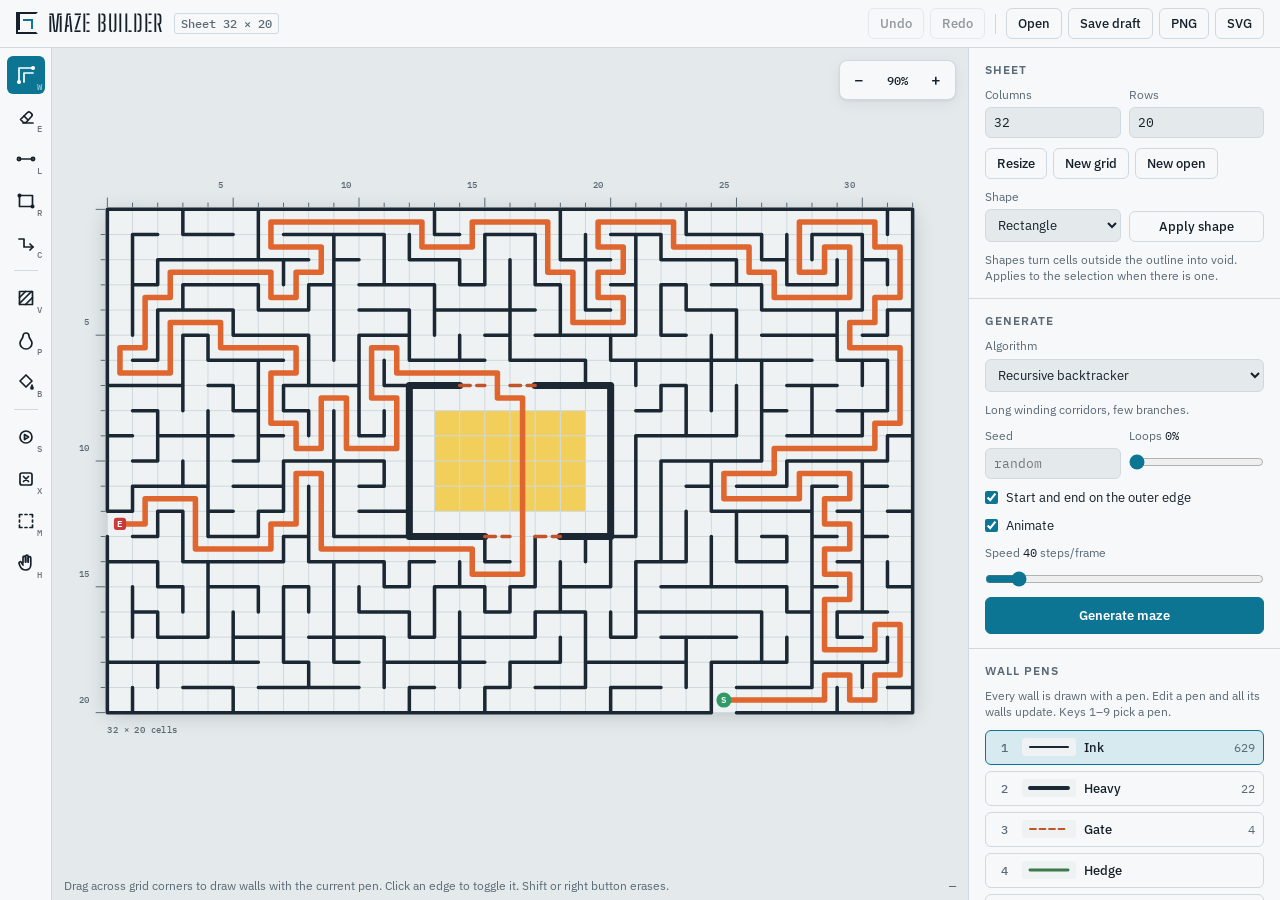
==== index.html @ 3f17048a "Add Maze Builder: browser tool for drafting mazes Edge-based wall editor with pens (colour, width, l" ====
<!doctype html>
<html lang="en">
<head>
<meta charset="utf-8">
<meta name="viewport" content="width=device-width, initial-scale=1, viewport-fit=cover">
<title>Maze Builder</title>
<meta name="claude:viewport-fit-sides" content="cover">
<link rel="preconnect" href="https://fonts.googleapis.com">
<link rel="preconnect" href="https://fonts.gstatic.com" crossorigin>
<link rel="stylesheet" href="https://fonts.googleapis.com/css2?family=Big+Shoulders+Stencil+Text:wght@700&family=IBM+Plex+Mono:wght@400;500&family=IBM+Plex+Sans:wght@400;500;600&display=swap">
<link rel="stylesheet" href="styles.css">
</head>
<body>
<div class="app">
  <header class="topbar">
    <div class="brand">
      <span class="brand-mark" aria-hidden="true"></span>
      <span class="brand-name">Maze Builder</span>
      <span class="sheet" id="sheetLabel">Sheet 24 × 16</span>
    </div>
    <div class="actions" role="toolbar" aria-label="File and history">
      <button type="button" id="undoBtn" class="btn ghost" title="Undo (Ctrl+Z)">Undo</button>
      <button type="button" id="redoBtn" class="btn ghost" title="Redo (Ctrl+Shift+Z)">Redo</button>
      <span class="sep" aria-hidden="true"></span>
      <button type="button" id="openBtn" class="btn ghost" title="Open a saved draft (.json)">Open</button>
      <input type="file" id="openInput" accept=".json,application/json" hidden>
      <button type="button" id="saveBtn" class="btn ghost" title="Save the draft as .json">Save draft</button>
      <button type="button" id="pngBtn" class="btn" title="Export a PNG image">PNG</button>
      <button type="button" id="svgBtn" class="btn" title="Export an SVG for print, plotters or laser cutters">SVG</button>
    </div>
  </header>

  <nav class="tools" id="tools" aria-label="Drawing tools"></nav>

  <main class="stage" id="stage">
    <canvas id="canvas" aria-label="Maze drawing sheet"></canvas>
    <div class="zoombox" role="group" aria-label="Zoom">
      <button type="button" id="zoomOut" class="btn icon" title="Zoom out (−)" aria-label="Zoom out">−</button>
      <button type="button" id="zoomFit" class="btn icon wide" title="Fit sheet (F)" aria-label="Fit sheet to view"><span id="zoomLabel">100%</span></button>
      <button type="button" id="zoomIn" class="btn icon" title="Zoom in (+)" aria-label="Zoom in">+</button>
    </div>
    <div class="statusbar">
      <span id="hint">Drag across grid corners to draw walls. Right-drag or Shift-drag erases.</span>
      <span class="coords" id="coords">—</span>
    </div>
  </main>

  <aside class="panel" id="panel">
    <section class="group" aria-labelledby="h-size">
      <h2 id="h-size">Sheet</h2>
      <div class="row two">
        <label class="field"><span>Columns</span><input type="number" id="colsInput" min="2" max="400" value="24"></label>
        <label class="field"><span>Rows</span><input type="number" id="rowsInput" min="2" max="400" value="16"></label>
      </div>
      <div class="row buttons">
        <button type="button" class="btn" id="resizeBtn" title="Change the size and keep what is drawn">Resize</button>
        <button type="button" class="btn ghost" id="newGridBtn" title="Start over with every wall in place">New grid</button>
        <button type="button" class="btn ghost" id="newOpenBtn" title="Start over with only the outer border">New open</button>
      </div>
      <div class="row two">
        <label class="field"><span>Shape</span><select id="shapeSelect"></select></label>
        <div class="field end"><button type="button" class="btn ghost" id="shapeBtn">Apply shape</button></div>
      </div>
      <p class="note">Shapes turn cells outside the outline into void. Applies to the selection when there is one.</p>
    </section>

    <section class="group" aria-labelledby="h-gen">
      <h2 id="h-gen">Generate</h2>
      <label class="field"><span>Algorithm</span><select id="algoSelect"></select></label>
      <p class="note" id="algoNote"></p>
      <div class="row two">
        <label class="field"><span>Seed</span><input type="text" id="seedInput" placeholder="random" spellcheck="false" autocomplete="off"></label>
        <label class="field"><span>Loops <output id="braidOut">0%</output></span><input type="range" id="braidInput" min="0" max="100" value="0"></label>
      </div>
      <label class="check"><input type="checkbox" id="bordersEnds" checked> Start and end on the outer edge</label>
      <label class="check"><input type="checkbox" id="animateInput" checked> Animate</label>
      <label class="field" id="speedField"><span>Speed <output id="speedOut">40</output> steps/frame</span><input type="range" id="speedInput" min="1" max="400" value="40"></label>
      <button type="button" class="btn primary block" id="genBtn">Generate maze</button>
      <p class="note mono" id="seedNote"></p>
    </section>

    <section class="group" aria-labelledby="h-walls">
      <h2 id="h-walls">Wall pens</h2>
      <p class="note">Every wall is drawn with a pen. Edit a pen and all its walls update. Keys 1–9 pick a pen.</p>
      <ul class="pens" id="pens"></ul>
      <div class="row buttons">
        <button type="button" class="btn ghost" id="addPenBtn">Add pen</button>
        <button type="button" class="btn ghost" id="recolorBtn" title="Redraw every wall (or every wall in the selection) with the current pen">Apply pen to all</button>
      </div>
      <div class="row two">
        <label class="field"><span>Thickness <output id="thickOut">14%</output></span><input type="range" id="thickInput" min="2" max="60" value="14"></label>
        <label class="field"><span>Ends</span>
          <select id="capSelect">
            <option value="round">Round</option>
            <option value="square">Square</option>
            <option value="butt">Flat</option>
          </select>
        </label>
      </div>
      <div class="row buttons">
        <button type="button" class="btn ghost" id="fillWallsBtn" title="Put a wall on every edge">Wall everything</button>
        <button type="button" class="btn ghost" id="clearWallsBtn" title="Remove every wall">Clear walls</button>
        <button type="button" class="btn ghost" id="borderBtn" title="Wall the outer edge and the edges of voids">Add border</button>
      </div>
      <p class="note">These act on the selection when there is one.</p>
    </section>

    <section class="group" aria-labelledby="h-look">
      <h2 id="h-look">Paper</h2>
      <div class="row two">
        <label class="field"><span>Preset</span><select id="paperSelect"></select></label>
        <label class="field"><span>Cell size <output id="cellOut">28px</output></span><input type="range" id="cellInput" min="8" max="64" value="28"></label>
      </div>
      <div class="swatches">
        <label class="swatch"><input type="color" id="paperColor"><span>Paper</span></label>
        <label class="swatch"><input type="color" id="gridColor"><span>Grid</span></label>
        <label class="swatch"><input type="color" id="paintColor"><span>Paint</span></label>
        <label class="swatch"><input type="color" id="pathColor"><span>Solution</span></label>
        <label class="swatch"><input type="color" id="startColor"><span>Start</span></label>
        <label class="swatch"><input type="color" id="endColor"><span>End</span></label>
      </div>
      <label class="check"><input type="checkbox" id="gridToggle" checked> Show grid</label>
      <label class="check"><input type="checkbox" id="rulerToggle" checked> Show rulers</label>
      <div class="row two">
        <label class="field"><span>Void cells</span>
          <select id="voidSelect">
            <option value="hatch">Hatched</option>
            <option value="solid">Solid</option>
            <option value="hidden">Hidden</option>
          </select>
        </label>
        <label class="field"><span>Export scale</span>
          <select id="scaleSelect">
            <option value="1">1×</option>
            <option value="2" selected>2×</option>
            <option value="4">4×</option>
          </select>
        </label>
      </div>
    </section>

    <section class="group" aria-labelledby="h-check">
      <h2 id="h-check">Check</h2>
      <label class="check"><input type="checkbox" id="solutionToggle"> Show solution</label>
      <label class="check"><input type="checkbox" id="heatToggle"> Distance from start</label>
      <label class="check"><input type="checkbox" id="deadToggle"> Mark dead ends</label>
      <dl class="stats" id="stats"></dl>
      <p class="note">Exports include whatever is switched on here.</p>
    </section>

    <section class="group keys" aria-labelledby="h-keys">
      <h2 id="h-keys">Shortcuts</h2>
      <dl class="keylist">
        <dt>Shift or right button</dt><dd>Erase / reverse the tool</dd>
        <dt>Space + drag, middle drag</dt><dd>Pan</dd>
        <dt>Wheel, pinch</dt><dd>Zoom</dd>
        <dt>Ctrl Z / Ctrl Shift Z</dt><dd>Undo / redo</dd>
        <dt>G</dt><dd>Generate</dd>
        <dt>Esc</dt><dd>Clear selection</dd>
      </dl>
    </section>
  </aside>
</div>
<div class="toast" id="toast" role="status" aria-live="polite" hidden></div>
<script src="js/maze.js"></script>
<script src="js/app.js"></script>
</body>
</html>
---- styles.css ----
/* Layout: drafting table. Tool rail on the left, the sheet in the middle,
   a spec panel on the right; stacks to one column on phones. */
:root {
  --bg: #e4e9ec;        /* table surface around the sheet */
  --panel: #f6f8f9;
  --fg: #16202a;
  --muted: #5a6975;
  --line: #d0d9df;
  --accent: #0b7593;    /* cyanotype blue */
  --accent-fg: #ffffff;
  --accent-soft: #d6eaf0;
  --danger: #b4432c;
  --shadow: 0 1px 2px rgba(22, 32, 42, 0.08), 0 4px 16px rgba(22, 32, 42, 0.06);

  --font-display: "Big Shoulders Stencil Text", "Arial Narrow", Impact, sans-serif;
  --font-body: "IBM Plex Sans", system-ui, -apple-system, "Segoe UI", sans-serif;
  --font-mono: "IBM Plex Mono", ui-monospace, "SFMono-Regular", Menlo, Consolas, monospace;

  --fs-xs: 0.72rem;
  --fs-sm: 0.8rem;
  --fs-md: 0.9rem;
  --radius: 6px;
  color-scheme: light;
}
@media (prefers-color-scheme: dark) {
  :root:not([data-theme="light"]) {
    --bg: #0d1215; --panel: #141b20; --fg: #dde6eb; --muted: #8899a5; --line: #243038;
    --accent: #4fb9d6; --accent-fg: #06222b; --accent-soft: #15323c; --danger: #e47b62;
    --shadow: 0 1px 2px rgba(0, 0, 0, 0.4), 0 4px 16px rgba(0, 0, 0, 0.3);
    color-scheme: dark;
  }
}
:root[data-theme="dark"] {
  --bg: #0d1215; --panel: #141b20; --fg: #dde6eb; --muted: #8899a5; --line: #243038;
  --accent: #4fb9d6; --accent-fg: #06222b; --accent-soft: #15323c; --danger: #e47b62;
  --shadow: 0 1px 2px rgba(0, 0, 0, 0.4), 0 4px 16px rgba(0, 0, 0, 0.3);
  color-scheme: dark;
}

* { box-sizing: border-box; }
html, body { height: 100%; }
body {
  margin: 0;
  background: var(--bg);
  color: var(--fg);
  font: 400 var(--fs-md)/1.4 var(--font-body);
  overflow: hidden;
}

.app {
  height: 100%;
  display: grid;
  grid-template-columns: 52px minmax(0, 1fr) 312px;
  grid-template-rows: auto minmax(0, 1fr);
  grid-template-areas: "top top top" "tools stage panel";
}

/* ---------- top bar */
.topbar {
  grid-area: top;
  display: flex;
  flex-wrap: wrap;
  align-items: center;
  justify-content: space-between;
  gap: 8px 16px;
  padding-block: 8px;
  padding-left: max(16px, env(safe-area-inset-left, 0px));
  padding-right: max(16px, env(safe-area-inset-right, 0px));
  background: var(--panel);
  border-bottom: 1px solid var(--line);
}
.brand { display: flex; align-items: center; gap: 10px; min-width: 0; }
.brand-mark {
  width: 22px; height: 22px; flex: none;
  border: 2px solid var(--fg);
  border-right-color: transparent;
  box-shadow: inset 0 -2px 0 0 var(--panel), inset 5px 0 0 -3px var(--fg);
  position: relative;
}
.brand-mark::after {
  content: ""; position: absolute; left: 5px; top: 5px; width: 8px; height: 8px;
  border-top: 2px solid var(--accent); border-right: 2px solid var(--accent);
}
.brand-name {
  font-family: var(--font-display);
  font-size: 1.45rem;
  letter-spacing: 0.04em;
  text-transform: uppercase;
  line-height: 1;
}
.sheet {
  font: 500 var(--fs-xs) var(--font-mono);
  color: var(--muted);
  border: 1px solid var(--line);
  border-radius: 3px;
  padding: 2px 6px;
  white-space: nowrap;
}
.actions { display: flex; flex-wrap: wrap; align-items: center; gap: 6px; }
.sep { width: 1px; height: 20px; background: var(--line); margin: 0 4px; }

/* ---------- buttons and fields */
.btn {
  font: 500 var(--fs-sm) var(--font-body);
  color: var(--fg);
  background: var(--panel);
  border: 1px solid var(--line);
  border-radius: var(--radius);
  padding: 6px 11px;
  cursor: pointer;
  white-space: nowrap;
}
.btn:hover { border-color: var(--muted); }
.btn:disabled { opacity: 0.45; cursor: default; }
.btn.ghost { background: transparent; }
.btn.primary { background: var(--accent); color: var(--accent-fg); border-color: var(--accent); font-weight: 600; }
.btn.primary:hover { filter: brightness(1.08); }
.btn.block { width: 100%; padding-block: 9px; }
.btn.icon { width: 30px; height: 30px; padding: 0; font-size: 1rem; line-height: 1; }
.btn.icon.wide { width: auto; padding: 0 8px; font: 500 var(--fs-xs) var(--font-mono); }
.btn.danger { color: var(--danger); }
button:focus-visible, input:focus-visible, select:focus-visible, .tool:focus-visible {
  outline: 2px solid var(--accent);
  outline-offset: 2px;
}

/* ---------- tool rail */
.tools {
  grid-area: tools;
  display: flex;
  flex-direction: column;
  align-items: center;
  gap: 4px;
  padding: 8px 0;
  background: var(--panel);
  border-right: 1px solid var(--line);
  overflow-y: auto;
}
.tool {
  position: relative;
  width: 38px; height: 38px;
  display: grid; place-items: center;
  border: 1px solid transparent;
  border-radius: var(--radius);
  background: transparent;
  color: var(--fg);
  cursor: pointer;
  flex: none;
}
.tool svg { width: 20px; height: 20px; fill: none; stroke: currentColor; stroke-width: 1.7; stroke-linecap: round; stroke-linejoin: round; }
.tool:hover { background: var(--accent-soft); }
.tool[aria-pressed="true"] { background: var(--accent); color: var(--accent-fg); }
.tool .key {
  position: absolute; right: 2px; bottom: 1px;
  font: 500 9px var(--font-mono);
  opacity: 0.6;
}
.tool-sep { width: 24px; height: 1px; background: var(--line); margin: 4px 0; flex: none; }

/* ---------- stage */
.stage {
  grid-area: stage;
  position: relative;
  min-width: 0;
  min-height: 0;
  overflow: hidden;
  background: var(--bg);
}
.stage canvas { display: block; width: 100%; height: 100%; touch-action: none; }
.zoombox {
  position: absolute;
  right: 12px; top: 12px;
  display: flex; gap: 4px;
  padding: 4px;
  background: var(--panel);
  border: 1px solid var(--line);
  border-radius: 8px;
  box-shadow: var(--shadow);
}
.zoombox .btn { border-color: transparent; }
.statusbar {
  position: absolute;
  left: 0; right: 0; bottom: 0;
  display: flex; justify-content: space-between; gap: 12px;
  padding: 6px 12px;
  font-size: var(--fs-xs);
  color: var(--muted);
  background: color-mix(in srgb, var(--bg) 85%, transparent);
  pointer-events: none;
}
.statusbar #hint { min-width: 0; overflow: hidden; text-overflow: ellipsis; white-space: nowrap; }
.coords { font-family: var(--font-mono); white-space: nowrap; font-variant-numeric: tabular-nums; }

/* ---------- panel */
.panel {
  grid-area: panel;
  background: var(--panel);
  border-left: 1px solid var(--line);
  overflow-y: auto;
  padding-bottom: 24px;
}
.group {
  display: flex;
  flex-direction: column;
  gap: 10px;
  padding: 14px 16px;
  border-bottom: 1px solid var(--line);
}
.group h2 {
  margin: 0;
  font: 600 var(--fs-xs) var(--font-body);
  letter-spacing: 0.09em;
  text-transform: uppercase;
  color: var(--muted);
}
.row { display: flex; gap: 8px; }
.row.two > * { flex: 1 1 0; min-width: 0; }
.row.buttons { flex-wrap: wrap; gap: 6px; }
.field { display: flex; flex-direction: column; gap: 4px; font-size: var(--fs-xs); color: var(--muted); }
.field.end { justify-content: flex-end; }
.field output { font-family: var(--font-mono); color: var(--fg); }
.field input[type="number"], .field input[type="text"], .field select {
  font: 400 var(--fs-sm) var(--font-body);
  color: var(--fg);
  background: var(--bg);
  border: 1px solid var(--line);
  border-radius: var(--radius);
  padding: 6px 8px;
  width: 100%;
  min-width: 0;
}
.field input[type="number"], .field input[type="text"] { font-family: var(--font-mono); }
.field input[type="range"] { width: 100%; accent-color: var(--accent); margin: 6px 0 0; }
.check { display: flex; align-items: center; gap: 8px; font-size: var(--fs-sm); cursor: pointer; }
.check input { accent-color: var(--accent); margin: 0; }
.note { margin: 0; font-size: var(--fs-xs); color: var(--muted); }
.note.mono { font-family: var(--font-mono); }
.note:empty { display: none; }
.note button { font: inherit; color: var(--accent); background: none; border: 0; padding: 0; cursor: pointer; text-decoration: underline; }

/* pens */
.pens { list-style: none; margin: 0; padding: 0; display: flex; flex-direction: column; gap: 6px; }
.pen {
  display: grid;
  grid-template-columns: 20px 54px minmax(0, 1fr) auto;
  align-items: center;
  gap: 8px;
  padding: 6px 8px;
  border: 1px solid var(--line);
  border-radius: var(--radius);
  cursor: pointer;
}
.pen.active { border-color: var(--accent); background: var(--accent-soft); }
.pen .num { font: 500 var(--fs-xs) var(--font-mono); color: var(--muted); text-align: center; }
.pen canvas { width: 54px; height: 18px; display: block; border-radius: 3px; }
.pen .name {
  font: 500 var(--fs-sm) var(--font-body);
  color: var(--fg); background: transparent; border: 0; padding: 2px 0; min-width: 0; width: 100%;
}
.pen .name:focus { outline: none; border-bottom: 1px solid var(--accent); }
.pen .count { font: 400 var(--fs-xs) var(--font-mono); color: var(--muted); }
.pen-edit {
  grid-column: 1 / -1;
  display: grid;
  grid-template-columns: auto minmax(0, 1fr) minmax(0, 1fr) auto;
  gap: 8px;
  align-items: center;
  padding-top: 6px;
  border-top: 1px dashed var(--line);
}
.pen-edit input[type="color"] { width: 30px; height: 26px; padding: 0; border: 1px solid var(--line); border-radius: 4px; background: none; }
.pen-edit select, .pen-edit input[type="number"] {
  font: 400 var(--fs-xs) var(--font-body); color: var(--fg); background: var(--bg);
  border: 1px solid var(--line); border-radius: 4px; padding: 4px; min-width: 0; width: 100%;
}
.pen-edit .btn { padding: 4px 8px; font-size: var(--fs-xs); }

/* swatches */
.swatches { display: grid; grid-template-columns: repeat(3, minmax(0, 1fr)); gap: 8px; }
.swatch { display: flex; align-items: center; gap: 6px; font-size: var(--fs-xs); color: var(--muted); cursor: pointer; min-width: 0; }
.swatch input { width: 26px; height: 22px; padding: 0; border: 1px solid var(--line); border-radius: 4px; background: none; flex: none; cursor: pointer; }

/* stats */
.stats { display: grid; grid-template-columns: 1fr auto; gap: 4px 12px; margin: 0; font-size: var(--fs-sm); }
.stats dt { color: var(--muted); }
.stats dd { margin: 0; font-family: var(--font-mono); font-variant-numeric: tabular-nums; text-align: right; }
.stats dd.bad { color: var(--danger); }
.keylist { display: grid; grid-template-columns: auto 1fr; gap: 4px 12px; margin: 0; font-size: var(--fs-xs); }
.keylist dt { font-family: var(--font-mono); color: var(--fg); }
.keylist dd { margin: 0; color: var(--muted); }

/* toast */
.toast {
  position: fixed;
  left: 50%;
  bottom: calc(24px + env(safe-area-inset-bottom, 0px));
  transform: translateX(-50%);
  background: var(--fg);
  color: var(--panel);
  font-size: var(--fs-sm);
  padding: 8px 14px;
  border-radius: var(--radius);
  box-shadow: var(--shadow);
  z-index: 20;
  max-width: calc(100% - 32px);
}

/* ---------- phones and narrow windows */
@media (max-width: 820px) {
  body { overflow: auto; }
  html, body { height: auto; }
  .app {
    height: auto;
    grid-template-columns: minmax(0, 1fr);
    grid-template-rows: auto auto 62vh auto;
    grid-template-areas: "top" "tools" "stage" "panel";
  }
  .tools {
    flex-direction: row;
    overflow-x: auto;
    overflow-y: hidden;
    padding-block: 6px;
    padding-left: max(16px, env(safe-area-inset-left, 0px));
    padding-right: max(16px, env(safe-area-inset-right, 0px));
    border-right: 0;
    border-bottom: 1px solid var(--line);
  }
  .tool-sep { width: 1px; height: 24px; margin: 0 4px; }
  .panel {
    border-left: 0;
    overflow: visible;
    padding-left: max(0px, env(safe-area-inset-left, 0px));
    padding-right: max(0px, env(safe-area-inset-right, 0px));
  }
  .statusbar .coords { display: none; }
}

@media (prefers-reduced-motion: reduce) {
  * { transition: none !important; animation: none !important; }
}
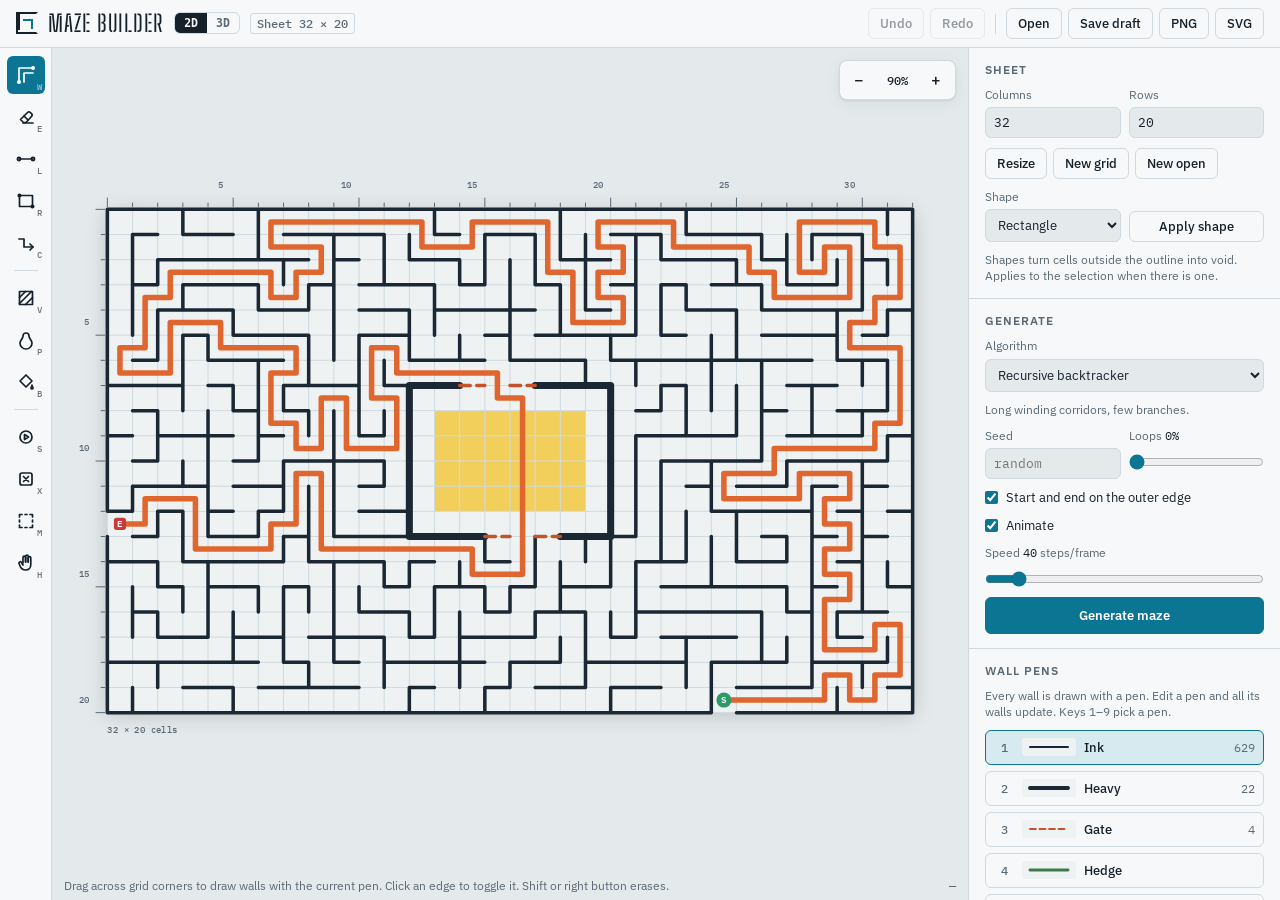
==== commit f03418ad: "Add 3D maze builder with levels, stairs, live 3D view and walk mode Multi-level model with floors an" ====
--- a/index.html
+++ b/index.html
@@ -16,6 +16,10 @@
     <div class="brand">
       <span class="brand-mark" aria-hidden="true"></span>
       <span class="brand-name">Maze Builder</span>
+      <nav class="modes" aria-label="Builder" data-mode-nav>
+        <a href="index.html" aria-current="page">2D</a>
+        <a href="3d.html">3D</a>
+      </nav>
       <span class="sheet" id="sheetLabel">Sheet 24 × 16</span>
     </div>
     <div class="actions" role="toolbar" aria-label="File and history">
--- a/styles.css
+++ b/styles.css
@@ -338,3 +338,92 @@
 @media (prefers-reduced-motion: reduce) {
   * { transition: none !important; animation: none !important; }
 }
+
+/* ---------- builder switch (2D / 3D) */
+.modes { display: inline-flex; border: 1px solid var(--line); border-radius: var(--radius); overflow: hidden; }
+.modes a {
+  font: 600 var(--fs-xs) var(--font-mono);
+  color: var(--muted);
+  text-decoration: none;
+  padding: 3px 9px;
+}
+.modes a[aria-current="page"] { background: var(--fg); color: var(--panel); }
+.modes a:hover:not([aria-current]) { color: var(--fg); }
+.modes a:focus-visible { outline: 2px solid var(--accent); outline-offset: -2px; }
+
+.row.three > * { flex: 1 1 0; min-width: 0; }
+
+/* ---------- 3D builder stage: plan and 3D panes */
+.views { position: absolute; inset: 0; display: grid; grid-template-columns: 1fr 1fr; }
+.views[data-mode="plan"] { grid-template-columns: 1fr; }
+.views[data-mode="3d"] { grid-template-columns: 1fr; }
+.views[data-mode="plan"] .view-pane, .views[data-mode="3d"] .plan-pane { display: none; }
+.pane { position: relative; min-width: 0; min-height: 0; overflow: hidden; }
+.view-pane { border-left: 1px solid var(--line); }
+.views[data-mode="3d"] .view-pane { border-left: 0; }
+.pane canvas { display: block; width: 100%; height: 100%; touch-action: none; }
+
+.stagebar {
+  position: absolute;
+  left: 12px; top: 12px;
+  display: flex; flex-wrap: wrap; gap: 8px;
+  z-index: 2;
+}
+.modebox, .levelbox {
+  display: flex; align-items: center; gap: 2px;
+  padding: 3px;
+  background: var(--panel);
+  border: 1px solid var(--line);
+  border-radius: 8px;
+  box-shadow: var(--shadow);
+}
+.seg {
+  font: 500 var(--fs-xs) var(--font-body);
+  color: var(--muted);
+  background: transparent;
+  border: 0;
+  border-radius: 5px;
+  padding: 6px 10px;
+  cursor: pointer;
+}
+.seg[aria-pressed="true"] { background: var(--accent); color: var(--accent-fg); }
+.seg:focus-visible { outline: 2px solid var(--accent); outline-offset: 1px; }
+.levelbox .btn { border-color: transparent; font-size: 0.7rem; }
+.levelname { font: 500 var(--fs-sm) var(--font-mono); padding: 0 6px; white-space: nowrap; font-variant-numeric: tabular-nums; }
+.levelname .lbl { font-family: var(--font-body); color: var(--muted); font-size: var(--fs-xs); text-transform: uppercase; letter-spacing: 0.08em; }
+
+.viewbar { position: absolute; right: 12px; top: 12px; display: flex; gap: 6px; }
+.viewbar .btn { box-shadow: var(--shadow); }
+.viewbar .btn[aria-pressed="true"] { background: var(--accent); color: var(--accent-fg); border-color: var(--accent); }
+.walkhelp {
+  position: absolute; left: 50%; bottom: 14px; transform: translateX(-50%);
+  display: flex; flex-direction: column; align-items: center; gap: 2px;
+  padding: 8px 14px;
+  background: var(--panel); color: var(--fg);
+  border: 1px solid var(--line); border-radius: 8px; box-shadow: var(--shadow);
+  font-size: var(--fs-xs); text-align: center;
+  max-width: calc(100% - 24px);
+}
+.walkhelp[hidden] { display: none; }
+.walkhelp strong { font-size: var(--fs-sm); }
+.walkhelp .here { color: var(--accent); font-weight: 600; }
+.no3d { position: absolute; inset: auto 16px 16px 16px; margin: 0; color: var(--muted); font-size: var(--fs-sm); }
+.views[data-mode="split"] .plan-pane .zoombox { top: 56px; }
+
+@media (max-width: 820px) {
+  .app:has(.views) { grid-template-rows: auto auto 78vh auto; }
+  .views { grid-template-columns: 1fr; grid-template-rows: 1fr 1fr; }
+  .views[data-mode="plan"], .views[data-mode="3d"] { grid-template-rows: 1fr; }
+  .view-pane { border-left: 0; border-top: 1px solid var(--line); }
+  .views[data-mode="split"] .plan-pane .zoombox { top: auto; bottom: 34px; }
+}
+.pen-edit .mini {
+  grid-column: span 2;
+  display: flex; align-items: center; gap: 6px;
+  font-size: var(--fs-xs); color: var(--muted);
+  min-width: 0;
+}
+.pen-edit .mini input { flex: 1; min-width: 0; accent-color: var(--accent); }
+.walkpad { display: grid; grid-template-columns: repeat(3, 40px); gap: 4px; margin-top: 6px; }
+.walkpad .btn { width: 40px; height: 34px; font-size: 0.8rem; touch-action: none; }
+@media (hover: hover) and (pointer: fine) { .walkpad { display: none; } }
